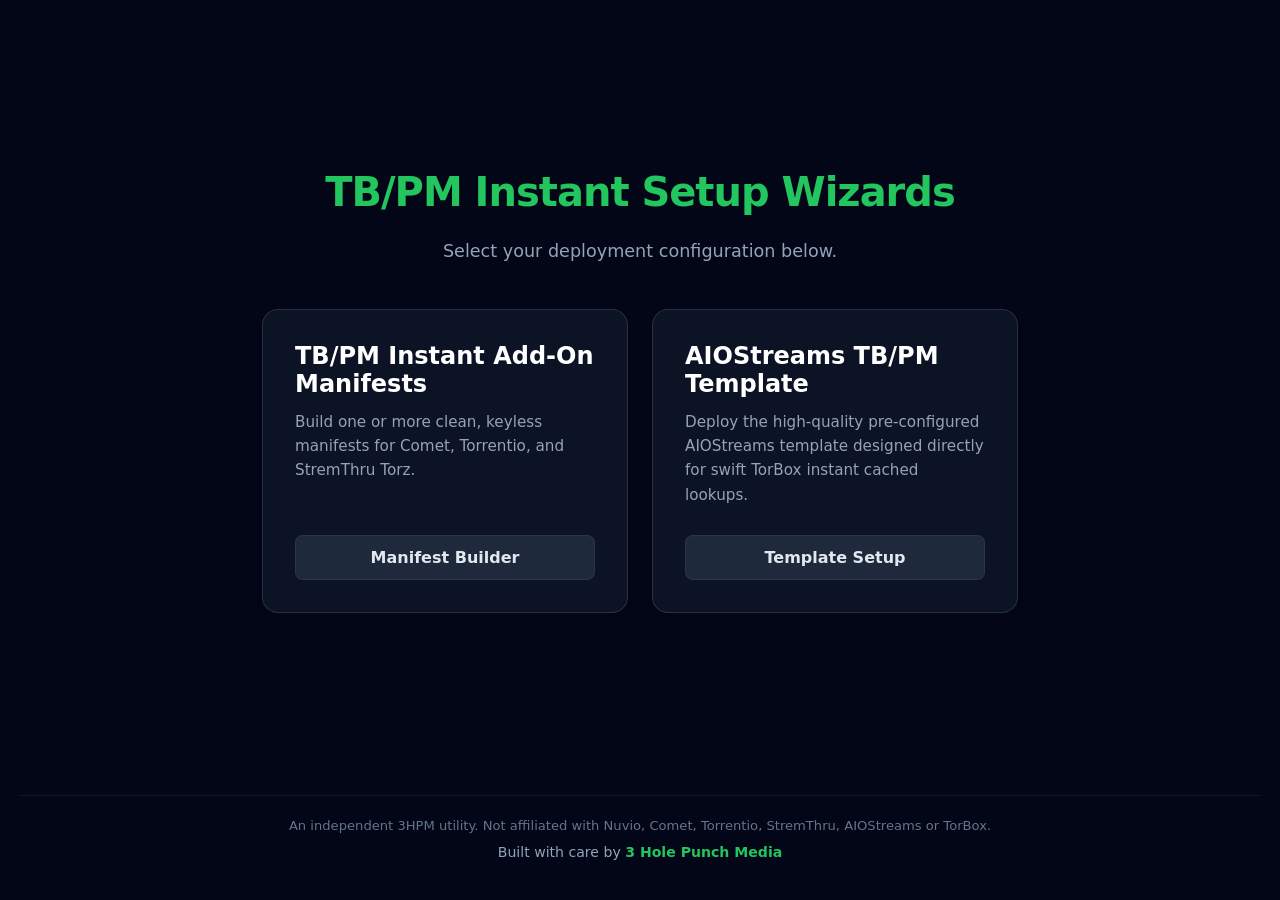
==== index.html @ f39b5d55 "Implement footer with styling and disclaimers Added new footer styling and content to the page." ====
<!DOCTYPE html>
<html lang="en">
<head>
    <meta charset="UTF-8">
    <meta name="viewport" content="width=device-width, initial-scale=1.0">
    <title>3HPM | Nuvio Wizard Hub</title>
    <style>
        body {
            background-color: #020617;
            color: #f5f5f7;
            font-family: Inter, system-ui, -apple-system, sans-serif;
            display: flex;
            flex-direction: column;
            align-items: center;
            justify-content: center;
            min-height: 100vh;
            margin: 0;
            padding: 20px;
            box-sizing: border-box;
        }
        .container {
            text-align: center;
            max-width: 800px;
            width: 100%;
            flex-grow: 1;
            display: flex;
            flex-direction: column;
            justify-content: center;
            align-items: center;
        }
        h1 {
            color: #22c55e;
            font-size: 2.5rem;
            margin-bottom: 8px;
            letter-spacing: -0.025em;
        }
        p.subtitle {
            color: #94a3b8;
            margin-bottom: 48px;
            font-size: 1.1rem;
        }
        .wizard-options {
            display: flex;
            gap: 24px;
            justify-content: center;
            flex-wrap: wrap;
            width: 100%;
        }
        .card {
            background: rgba(15, 23, 42, 0.8);
            border: 1px solid rgba(148, 163, 184, 0.2);
            border-radius: 16px;
            padding: 32px;
            width: 300px;
            transition: all 0.2s ease-in-out;
            text-decoration: none;
            color: inherit;
            display: flex;
            flex-direction: column;
            justify-content: space-between;
            text-align: left;
            box-shadow: 0 4px 6px -1px rgba(0, 0, 0, 0.1);
        }
        .card:hover {
            transform: translateY(-4px);
            border-color: #22c55e;
            box-shadow: 0 10px 15px -3px rgba(34, 197, 94, 0.2);
        }
        .card h2 {
            margin: 0 0 12px 0;
            color: #ffffff;
            font-size: 1.5rem;
        }
        .card p {
            color: #94a3b8;
            font-size: 0.95rem;
            line-height: 1.6;
            margin: 0;
            flex-grow: 1;
        }
        .btn {
            background: #1e293b;
            color: #e2e8f0;
            border: 1px solid rgba(148, 163, 184, 0.1);
            padding: 12px 20px;
            border-radius: 8px;
            font-weight: 600;
            margin-top: 28px;
            text-align: center;
            transition: all 0.2s;
        }
        .card:hover .btn {
            background: #22c55e;
            color: #020617;
            border-color: #22c55e;
        }
        
        /* New Footer Styling */
        .pageFooter {
            margin-top: 60px;
            padding: 20px 0;
            width: 100%;
            text-align: center;
            border-top: 1px solid rgba(148, 163, 184, 0.1);
            font-family: Inter, system-ui, sans-serif;
        }
        .pageFooter .disclaimer {
            color: #64748b;
            font-size: 0.82rem;
            margin: 0 0 8px 0;
            line-height: 1.5;
        }
        .pageFooter .signoff {
            color: #94a3b8;
            font-size: 0.88rem;
            margin: 0;
        }
        .pageFooter .brand-mark {
            color: #22c55e;
            font-weight: 600;
        }
    </style>
</head>
<body>

    <div class="container">
        <h1>TB/PM Instant Setup Wizards</h1>
        <p class="subtitle">Select your deployment configuration below.</p>
        
        <div class="wizard-options">
            <a href="standard.html" class="card">
                <div>
                    <h2>TB/PM Instant Add-On Manifests</h2>
                    <p>Build one or more clean, keyless manifests for Comet, Torrentio, and StremThru Torz.</p>
                </div>
                <div class="btn">Manifest Builder</div>
            </a>

            <a href="Aiotb/index.html" class="card">
                <div>
                    <h2>AIOStreams TB/PM Template</h2>
                    <p>Deploy the high-quality pre-configured AIOStreams template designed directly for swift TorBox instant cached lookups.</p>
                </div>
                <div class="btn">Template Setup</div>
            </a>
        </div>
    </div>

    <footer class="pageFooter">
        <p class="disclaimer">An independent 3HPM utility. Not affiliated with Nuvio, Comet, Torrentio, StremThru, AIOStreams or TorBox.</p>
        <p class="signoff">Built with care by <span class="brand-mark">3 Hole Punch Media</span></p>
    </footer>

</body>
</html>
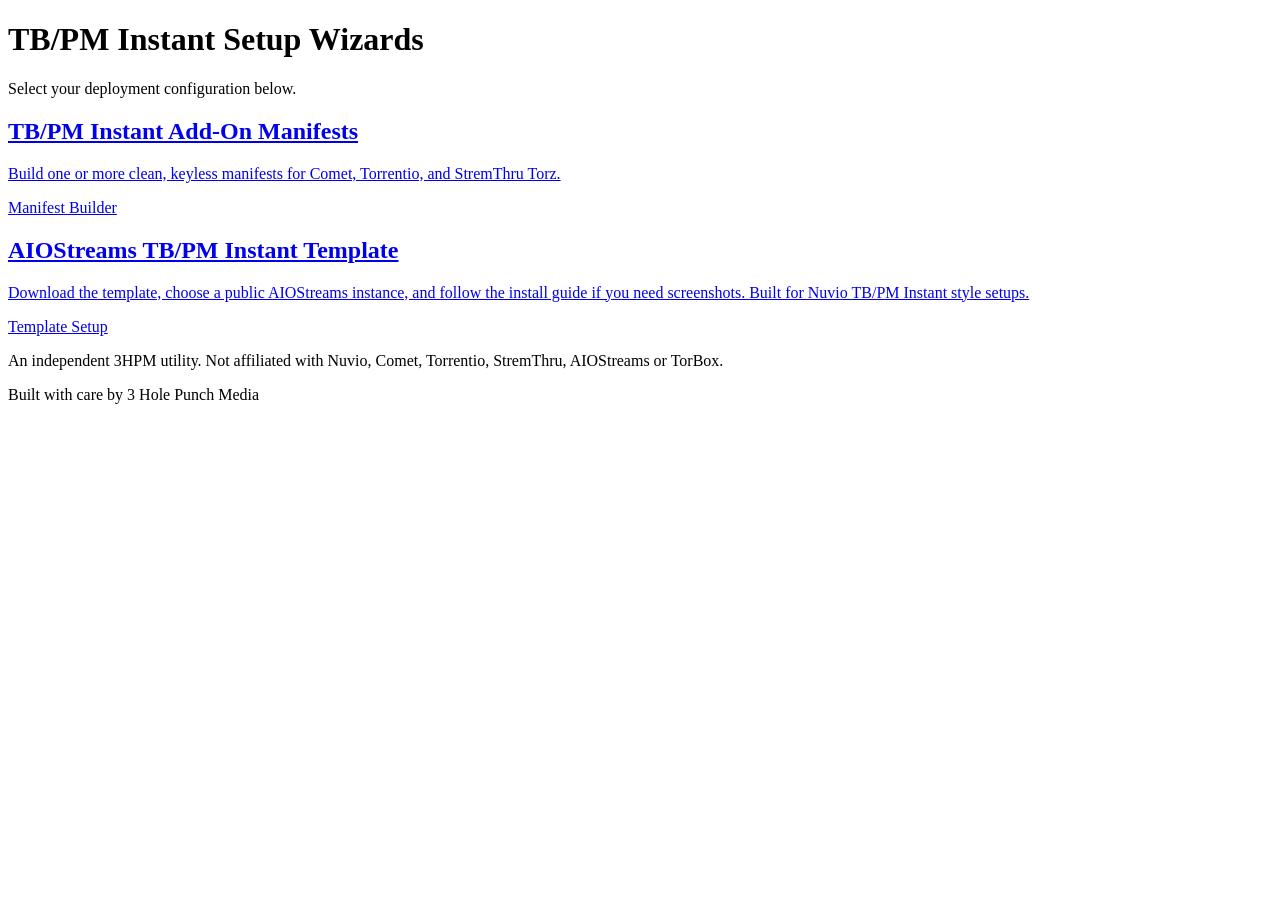
==== commit 4223320a: "Refactor index.html structure and update title Updated the title and restructured the HTML layout fo" ====
--- a/index.html
+++ b/index.html
@@ -3,152 +3,42 @@
 <head>
     <meta charset="UTF-8">
     <meta name="viewport" content="width=device-width, initial-scale=1.0">
-    <title>3HPM | Nuvio Wizard Hub</title>
-    <style>
-        body {
-            background-color: #020617;
-            color: #f5f5f7;
-            font-family: Inter, system-ui, -apple-system, sans-serif;
-            display: flex;
-            flex-direction: column;
-            align-items: center;
-            justify-content: center;
-            min-height: 100vh;
-            margin: 0;
-            padding: 20px;
-            box-sizing: border-box;
-        }
-        .container {
-            text-align: center;
-            max-width: 800px;
-            width: 100%;
-            flex-grow: 1;
-            display: flex;
-            flex-direction: column;
-            justify-content: center;
-            align-items: center;
-        }
-        h1 {
-            color: #22c55e;
-            font-size: 2.5rem;
-            margin-bottom: 8px;
-            letter-spacing: -0.025em;
-        }
-        p.subtitle {
-            color: #94a3b8;
-            margin-bottom: 48px;
-            font-size: 1.1rem;
-        }
-        .wizard-options {
-            display: flex;
-            gap: 24px;
-            justify-content: center;
-            flex-wrap: wrap;
-            width: 100%;
-        }
-        .card {
-            background: rgba(15, 23, 42, 0.8);
-            border: 1px solid rgba(148, 163, 184, 0.2);
-            border-radius: 16px;
-            padding: 32px;
-            width: 300px;
-            transition: all 0.2s ease-in-out;
-            text-decoration: none;
-            color: inherit;
-            display: flex;
-            flex-direction: column;
-            justify-content: space-between;
-            text-align: left;
-            box-shadow: 0 4px 6px -1px rgba(0, 0, 0, 0.1);
-        }
-        .card:hover {
-            transform: translateY(-4px);
-            border-color: #22c55e;
-            box-shadow: 0 10px 15px -3px rgba(34, 197, 94, 0.2);
-        }
-        .card h2 {
-            margin: 0 0 12px 0;
-            color: #ffffff;
-            font-size: 1.5rem;
-        }
-        .card p {
-            color: #94a3b8;
-            font-size: 0.95rem;
-            line-height: 1.6;
-            margin: 0;
-            flex-grow: 1;
-        }
-        .btn {
-            background: #1e293b;
-            color: #e2e8f0;
-            border: 1px solid rgba(148, 163, 184, 0.1);
-            padding: 12px 20px;
-            border-radius: 8px;
-            font-weight: 600;
-            margin-top: 28px;
-            text-align: center;
-            transition: all 0.2s;
-        }
-        .card:hover .btn {
-            background: #22c55e;
-            color: #020617;
-            border-color: #22c55e;
-        }
-        
-        /* New Footer Styling */
-        .pageFooter {
-            margin-top: 60px;
-            padding: 20px 0;
-            width: 100%;
-            text-align: center;
-            border-top: 1px solid rgba(148, 163, 184, 0.1);
-            font-family: Inter, system-ui, sans-serif;
-        }
-        .pageFooter .disclaimer {
-            color: #64748b;
-            font-size: 0.82rem;
-            margin: 0 0 8px 0;
-            line-height: 1.5;
-        }
-        .pageFooter .signoff {
-            color: #94a3b8;
-            font-size: 0.88rem;
-            margin: 0;
-        }
-        .pageFooter .brand-mark {
-            color: #22c55e;
-            font-weight: 600;
-        }
-    </style>
+    <title>TB/PM Instant Setup Wizards</title>
+    <!-- The Master Link -->
+    <link rel="stylesheet" href="global.css">
 </head>
 <body>
 
-    <div class="container">
-        <h1>TB/PM Instant Setup Wizards</h1>
-        <p class="subtitle">Select your deployment configuration below.</p>
+    <div class="site-wrapper">
+        <header>
+            <h1>TB/PM Instant Setup Wizards</h1>
+            <p>Select your deployment configuration below.</p>
+        </header>
         
-        <div class="wizard-options">
-            <a href="standard.html" class="card">
+        <main class="wizard-grid">
+            <!-- Card 1: Manifests -->
+            <a href="standard.html" class="wizard-card">
                 <div>
                     <h2>TB/PM Instant Add-On Manifests</h2>
                     <p>Build one or more clean, keyless manifests for Comet, Torrentio, and StremThru Torz.</p>
                 </div>
-                <div class="btn">Manifest Builder</div>
+                <div class="card-action-btn">Manifest Builder</div>
             </a>
 
-            <a href="Aiotb/index.html" class="card">
+            <!-- Card 2: AIOStreams Template -->
+            <a href="Aiotb/index.html" class="wizard-card">
                 <div>
-                    <h2>AIOStreams TB/PM Template</h2>
-                    <p>Deploy the high-quality pre-configured AIOStreams template designed directly for swift TorBox instant cached lookups.</p>
+                    <h2>AIOStreams TB/PM Instant Template</h2>
+                    <p>Download the template, choose a public AIOStreams instance, and follow the install guide if you need screenshots. Built for Nuvio TB/PM Instant style setups.</p>
                 </div>
-                <div class="btn">Template Setup</div>
+                <div class="card-action-btn">Template Setup</div>
             </a>
-        </div>
+        </main>
     </div>
 
-    <footer class="pageFooter">
-        <p class="disclaimer">An independent 3HPM utility. Not affiliated with Nuvio, Comet, Torrentio, StremThru, AIOStreams or TorBox.</p>
-        <p class="signoff">Built with care by <span class="brand-mark">3 Hole Punch Media</span></p>
+    <footer>
+        <p>An independent 3HPM utility. Not affiliated with Nuvio, Comet, Torrentio, StremThru, AIOStreams or TorBox.</p>
+        <p>Built with care by <span>3 Hole Punch Media</span></p>
     </footer>
 
 </body>
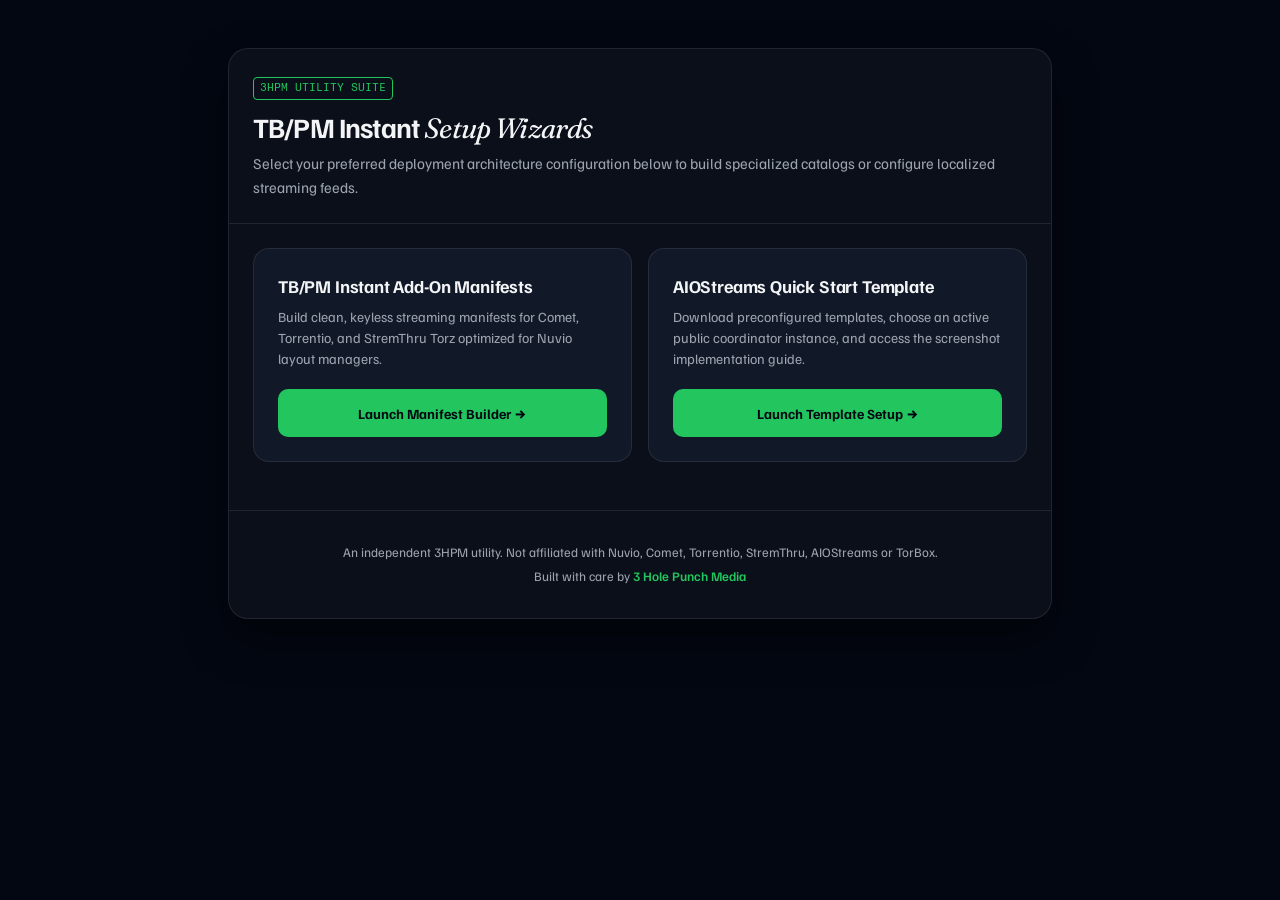
==== commit ec2e464d: "Update index.html" ====
--- a/index.html
+++ b/index.html
@@ -4,42 +4,42 @@
     <meta charset="UTF-8">
     <meta name="viewport" content="width=device-width, initial-scale=1.0">
     <title>TB/PM Instant Setup Wizards</title>
-    <!-- The Master Link -->
     <link rel="stylesheet" href="global.css">
 </head>
 <body>
 
-    <div class="site-wrapper">
-        <header>
-            <h1>TB/PM Instant Setup Wizards</h1>
-            <p>Select your deployment configuration below.</p>
-        </header>
-        
-        <main class="wizard-grid">
-            <!-- Card 1: Manifests -->
-            <a href="standard.html" class="wizard-card">
-                <div>
-                    <h2>TB/PM Instant Add-On Manifests</h2>
-                    <p>Build one or more clean, keyless manifests for Comet, Torrentio, and StremThru Torz.</p>
-                </div>
-                <div class="card-action-btn">Manifest Builder</div>
-            </a>
+    <div class="site-wrapper" style="margin-top: 24px; padding: 0 8px;">
+        <div class="card">
+            <header style="border-bottom: 1px solid var(--border);">
+                <span class="tag">3HPM UTILITY SUITE</span>
+                <h1>TB/PM Instant <em>Setup Wizards</em></h1>
+                <p class="lede">Select your preferred deployment architecture configuration below to build specialized catalogs or configure localized streaming feeds.</p>
+            </header>
+            
+            <main class="wizard-grid">
+                <a href="standard.html" class="wizard-card-link">
+                    <div>
+                        <h2>TB/PM Instant Add-On Manifests</h2>
+                        <p>Build clean, keyless streaming manifests for Comet, Torrentio, and StremThru Torz optimized for Nuvio layout managers.</p>
+                    </div>
+                    <div class="card-action-btn">Launch Manifest Builder →</div>
+                </a>
 
-            <!-- Card 2: AIOStreams Template -->
-            <a href="Aiotb/index.html" class="wizard-card">
-                <div>
-                    <h2>AIOStreams TB/PM Instant Template</h2>
-                    <p>Download the template, choose a public AIOStreams instance, and follow the install guide if you need screenshots. Built for Nuvio TB/PM Instant style setups.</p>
-                </div>
-                <div class="card-action-btn">Template Setup</div>
-            </a>
-        </main>
+                <a href="Aiotb/index.html" class="wizard-card-link">
+                    <div>
+                        <h2>AIOStreams Quick Start Template</h2>
+                        <p>Download preconfigured templates, choose an active public coordinator instance, and access the screenshot implementation guide.</p>
+                    </div>
+                    <div class="card-action-btn">Launch Template Setup →</div>
+                </a>
+            </main>
+
+            <footer>
+                <p>An independent 3HPM utility. Not affiliated with Nuvio, Comet, Torrentio, StremThru, AIOStreams or TorBox.</p>
+                <p style="margin-top: 4px;">Built with care by <span style="color: var(--green); font-weight: 600;">3 Hole Punch Media</span></p>
+            </footer>
+        </div>
     </div>
-
-    <footer>
-        <p>An independent 3HPM utility. Not affiliated with Nuvio, Comet, Torrentio, StremThru, AIOStreams or TorBox.</p>
-        <p>Built with care by <span>3 Hole Punch Media</span></p>
-    </footer>
 
 </body>
 </html>
--- a/global.css
+++ b/global.css
@@ -0,0 +1,296 @@
+/* ==========================================================================
+   3HPM Nuvio Suite - Definitive Unified Global Stylesheet
+   ========================================================================== */
+
+@import url('https://fonts.googleapis.com/css2?family=Familjen+Grotesk:wght@400;500;600;700&family=Fraunces:ital,opsz,wght@0,9..144,300;0,9..144,400;0,9..144,600;1,9..144,300;1,9..144,400;1,9..144,500&family=Fragment+Mono&display=swap');
+
+:root {
+    --bg: #030712;
+    --panel: #0b0f19;
+    --panel-card: #111827;
+    --panel-input: #070a13;
+    --panel-2: rgba(30, 41, 59, 0.4);
+    --text: #f3f4f6;
+    --muted: #9ca3af;
+    --green: #22c55e;
+    --green-dim: rgba(34, 197, 94, 0.12);
+    --border: rgba(156, 163, 175, 0.15);
+    --font-sans: 'Familjen Grotesk', system-ui, -apple-system, sans-serif;
+    --font-mono: 'Fragment Mono', monospace;
+}
+
+* {
+    box-sizing: border-box;
+    margin: 0;
+    padding: 0;
+}
+
+body {
+    background-color: var(--bg);
+    color: var(--text);
+    font-family: var(--font-sans);
+    line-height: 1.5;
+    padding: 24px 12px;
+    min-height: 100vh;
+    display: flex;
+    flex-direction: column;
+    align-items: center;
+}
+
+/* Master Page Shell Layout */
+.shell, .wrap, .site-wrapper {
+    width: 100%;
+    max-width: 840px;
+    margin: 0 auto;
+}
+
+.card {
+    background-color: var(--panel);
+    border: 1px solid var(--border);
+    border-radius: 20px;
+    overflow: hidden;
+    box-shadow: 0 20px 40px rgba(0, 0, 0, 0.5);
+}
+
+/* Streaming Notice Banner */
+.releaseBanner {
+    background: #111;
+    color: #fff;
+    border-bottom: 2px solid var(--green);
+    font-family: var(--font-mono);
+    font-size: 11px;
+    text-transform: uppercase;
+    letter-spacing: 0.05em;
+    padding: 10px;
+    text-align: center;
+    margin-bottom: 16px;
+    border-radius: 8px;
+}
+.releaseBanner strong { color: var(--green); }
+
+/* Typography */
+header {
+    padding: 24px;
+    border-bottom: 1px solid var(--border);
+}
+h1 {
+    font-size: 28px;
+    font-weight: 700;
+    letter-spacing: -0.03em;
+    line-height: 1.1;
+    margin-bottom: 8px;
+}
+h1 em {
+    font-family: 'Fraunces', serif;
+    font-style: italic;
+    font-weight: 400;
+}
+.lede, .lead {
+    color: var(--muted);
+    font-size: 15px;
+    line-height: 1.6;
+}
+
+/* Main Grid Formats */
+main, .wizard-grid {
+    display: grid;
+    grid-template-columns: repeat(auto-fit, minmax(280px, 1fr));
+    gap: 16px;
+    padding: 24px;
+}
+
+/* Hub Dashboard Cards */
+a.wizard-card-link {
+    text-decoration: none;
+    color: inherit;
+    border: 1px solid var(--border);
+    background-color: var(--panel-card);
+    border-radius: 16px;
+    padding: 24px;
+    display: flex;
+    flex-direction: column;
+    justify-content: space-between;
+    gap: 20px;
+    transition: all 0.2s ease;
+}
+a.wizard-card-link:hover {
+    border-color: var(--green);
+    transform: translateY(-2px);
+    box-shadow: 0 12px 24px rgba(34, 197, 94, 0.15);
+}
+a.wizard-card-link h2 {
+    font-size: 18px;
+    color: var(--text);
+    margin-bottom: 6px;
+}
+a.wizard-card-link p {
+    font-size: 14px;
+    color: var(--muted);
+    line-height: 1.5;
+}
+
+/* Static Panels */
+.panel {
+    border: 1px solid var(--border);
+    background: var(--panel-2);
+    border-radius: 16px;
+    padding: 20px;
+    display: flex;
+    flex-direction: column;
+    justify-content: space-between;
+}
+
+/* Wizard Visibility Rules */
+.stepCard { display: none !important; }
+.stepCard.active { display: block !important; padding: 24px; }
+
+/* Wizard Header Formats */
+.stepHeader { margin-bottom: 20px; }
+.stepNumber { font-family: var(--font-mono); color: var(--green); font-size: 14px; font-weight: bold; text-transform: uppercase; }
+h2 { font-size: 19px; margin-bottom: 10px; color: var(--text); letter-spacing: -0.01em; }
+
+/* Wizard Linear Progress Bar */
+.progress { padding: 0 24px; margin-top: 16px; }
+.progress ol { display: flex; list-style: none; background: var(--panel-input); padding: 4px; border-radius: 10px; border: 1px solid var(--border); }
+.progress li { flex: 1; text-align: center; font-size: 12px; font-weight: 600; padding: 8px 4px; color: var(--muted); border-radius: 6px; opacity: 0.4; }
+.progress li.is-active { opacity: 1; background: var(--green-dim); color: var(--green); }
+.progress li.is-done { opacity: 0.8; color: var(--green); }
+
+/* Form Control Elements styling */
+.fieldGroup { display: flex; flex-direction: column; gap: 16px; margin-bottom: 24px; }
+.field { display: flex; flex-direction: column; gap: 6px; }
+.field.isHiddenForSelection { display: none !important; }
+label { font-size: 14px; font-weight: 600; }
+select, input[type="text"], input[type="number"], textarea {
+    width: 100%;
+    background-color: var(--panel-input) !important;
+    color: var(--text) !important;
+    border: 1px solid var(--border);
+    padding: 12px;
+    border-radius: 10px;
+    font-family: inherit;
+    font-size: 15px;
+    outline: none;
+    -webkit-appearance: none;
+}
+select {
+    background-image: url("data:image/svg+xml;utf8,<svg xmlns='http://www.w3.org/2000/svg' width='24' height='24' viewBox='0 0 24 24' fill='none' stroke='%239ca3af' stroke-width='2' stroke-linecap='round' stroke-linejoin='round'><polyline points='6 9 12 15 18 9'></polyline></svg>");
+    background-repeat: no-repeat;
+    background-position: right 12px center;
+    background-size: 14px;
+}
+select:focus, input:focus, textarea:focus { border-color: var(--green); }
+small { font-size: 12px; color: var(--muted); margin-top: 2px; display: block; }
+
+/* Fieldsets & Selections */
+fieldset { border: 1px solid var(--border); border-radius: 12px; padding: 16px; margin-bottom: 24px; }
+fieldset.isHiddenForSelection { display: none !important; }
+legend { font-size: 11px; font-weight: 700; color: var(--green); padding: 0 8px; text-transform: uppercase; letter-spacing: 0.05em; }
+.helperText { font-size: 13px; color: var(--muted); margin-bottom: 12px; }
+
+.setupChecklist, .optionsGrid, .resolutionGrid { display: flex; flex-direction: column; gap: 8px; }
+.setupChecklist label, .optionsGrid label, .resolutionGrid label {
+    display: flex;
+    align-items: center;
+    gap: 12px;
+    background: rgba(255, 255, 255, 0.01);
+    border: 1px solid var(--border);
+    padding: 12px;
+    border-radius: 10px;
+    cursor: pointer;
+    font-weight: 500;
+}
+.optionsGrid label.isHiddenForSelection { display: none !important; }
+input[type="checkbox"] { width: 18px; height: 18px; accent-color: var(--green); flex-shrink: 0; }
+
+@media (min-width: 580px) {
+    .resolutionGrid { display: grid; grid-template-columns: repeat(3, 1fr); gap: 8px; }
+    .optionsGrid { display: grid; grid-template-columns: repeat(2, 1fr); gap: 8px; }
+}
+
+.settingsGrid { display: grid; grid-template-columns: 1fr 1fr; gap: 12px; margin-bottom: 24px; }
+.settingsGrid.isHiddenForSelection { display: none !important; }
+.stepActions { display: flex; gap: 12px; margin-top: 16px; }
+
+/* Interactive Runtime Components (Injected by JS) */
+.addonPicker { display: grid; grid-template-columns: 1fr; gap: 8px; margin-top: 8px; }
+@media (min-width: 580px) { .addonPicker { grid-template-columns: repeat(3, 1fr); } }
+.addonChoice {
+    display: flex;
+    align-items: flex-start;
+    gap: 12px;
+    background: rgba(255, 255, 255, 0.01);
+    border: 1px solid var(--border);
+    padding: 14px;
+    border-radius: 12px;
+    cursor: pointer;
+    transition: all 0.15s ease;
+}
+.addonChoice:hover { border-color: rgba(34, 197, 94, 0.3); background: rgba(34, 197, 94, 0.02); }
+.addonChoice:has(input:checked) { border-color: var(--green); background: var(--green-dim); }
+.addonChoice input { margin-top: 3px; }
+.addonChoice strong { display: block; font-size: 14px; color: var(--text); }
+.addonChoice small { display: block; font-size: 12px; color: var(--muted); margin-top: 2px; font-weight: normal; }
+.addonPickerActions { display: flex; gap: 8px; margin-top: 12px; }
+.addonSettingsNote { margin: 14px 0 0; padding: 10px 12px; border-left: 3px solid var(--green); background: var(--green-dim); font-size: 13px; border-radius: 0 8px 8px 0; }
+
+/* Output Lists & Cards */
+.manifestList { display: grid; gap: 16px; margin-top: 12px; }
+.manifestCard { border: 1px solid var(--border); padding: 16px; background: rgba(255, 255, 255, 0.01); border-radius: 12px; }
+.manifestCardHeader { display: flex; justify-content: space-between; gap: 12px; align-items: flex-start; margin-bottom: 12px; }
+.manifestCardHeader h3 { margin: 0; font-size: 16px; color: var(--text); }
+.manifestCardHeader p { margin: 2px 0 0; color: var(--muted); font-size: 13px; }
+.manifestCard textarea { font-family: var(--font-mono); font-size: 12px; height: 75px; resize: none; background: var(--panel-input); margin-bottom: 10px; }
+.manifestNameRow { display: grid; grid-template-columns: 1fr auto; gap: 8px; margin-bottom: 12px; }
+.manifestNameRow input { width: 100%; background: var(--panel-input); border: 1px solid var(--border); color: var(--muted); padding: 8px 12px; border-radius: 8px; font-size: 13px; outline: none; }
+.manifestCardActions { display: grid; grid-template-columns: 1fr 1fr; gap: 8px; }
+.copyAllRow { margin-top: 16px; }
+.emptyManifests { padding: 16px; border: 1px dashed var(--border); color: var(--muted); text-align: center; border-radius: 10px; font-size: 14px; }
+
+/* Buttons Setup */
+.btn, .download, .card-action-btn {
+    min-height: 48px;
+    border-radius: 10px;
+    font-size: 14px;
+    font-weight: 700;
+    border: none;
+    cursor: pointer;
+    display: inline-flex;
+    align-items: center;
+    justify-content: center;
+    text-decoration: none;
+    transition: all 0.1s ease;
+    width: 100%;
+}
+.btn.primary, a.download, .card-action-btn { background-color: var(--green); color: #030712; }
+.btn.ghost { background-color: transparent; border: 1px solid var(--border); color: var(--text); width: auto; padding: 0 20px; }
+.btn:hover, a.download:hover, .card-action-btn:hover { filter: brightness(1.1); transform: translateY(-1px); }
+.smallBtn { background: transparent; border: 1px solid var(--border); color: var(--muted); padding: 6px 10px; border-radius: 6px; font-size: 11px; cursor: pointer; font-weight: 600; }
+.smallBtn:hover { border-color: var(--muted); color: var(--text); }
+
+/* Global Utilities */
+.step-label, .tag, .ribbon { display: inline-block; font-family: var(--font-mono); font-size: 11px; color: var(--green); border: 1px solid var(--green); padding: 2px 6px; border-radius: 4px; margin-bottom: 12px; text-transform: uppercase; width: max-content; }
+.ribbon { margin-bottom: 0; }
+code { display: block; padding: 10px; border-radius: 8px; border: 1px solid var(--border); background: var(--panel-input); color: var(--green); font-family: var(--font-mono); font-size: 12px; overflow-wrap: anywhere; margin-top: 12px; }
+.instance-list { display: flex; flex-direction: column; gap: 12px; margin: 12px 0; }
+.instance-card p { font-size: 12px; color: var(--muted); text-align: center; margin-top: 4px; }
+.warning-note { background: rgba(239, 68, 68, 0.08); border: 1px solid rgba(239, 68, 68, 0.2); color: #fca5a5; padding: 12px; border-radius: 8px; font-size: 13px; margin-top: 12px; }
+aside.notice { background: var(--green-dim); border-left: 3px solid var(--green); padding: 12px; border-radius: 0 8px 8px 0; margin-top: 12px; }
+aside.notice p { font-size: 13px; color: var(--text); margin: 0; }
+.stamp { font-family: var(--font-mono); font-size: 10px; text-transform: uppercase; color: var(--green); display: block; margin-bottom: 4px; }
+
+/* Outputs & Formatting Components */
+.manifestBox { background: var(--panel-input); border-radius: 12px; padding: 16px; border: 1px solid var(--border); margin-bottom: 16px; }
+.manifestHeader { font-size: 12px; font-family: var(--font-mono); color: var(--muted); margin-bottom: 12px; display: flex; justify-content: space-between; align-items: center; }
+.installGrid { text-align: center; padding: 16px 0; }
+.qrFrame { background: white; padding: 8px; border-radius: 8px; display: inline-block; width: 140px; height: 140px; }
+.qrFrame img { width: 100%; height: auto; display: block; }
+.finalSteps h3 { font-size: 15px; margin-bottom: 10px; color: var(--text); }
+.finalSteps ol { padding-left: 16px; font-size: 14px; color: var(--muted); display: flex; flex-direction: column; gap: 6px; }
+.finalSteps li { margin-bottom: 4px; }
+footer { text-align: center; padding: 32px 16px; font-size: 13px; color: var(--muted); width: 100%; border-top: 1px solid var(--border); margin-top: 24px; }
+
+@media (max-width: 680px) {
+    main, .wizard-grid { grid-template-columns: 1fr; padding: 16px; }
+    .manifestCardActions { grid-template-columns: 1fr; }
+}
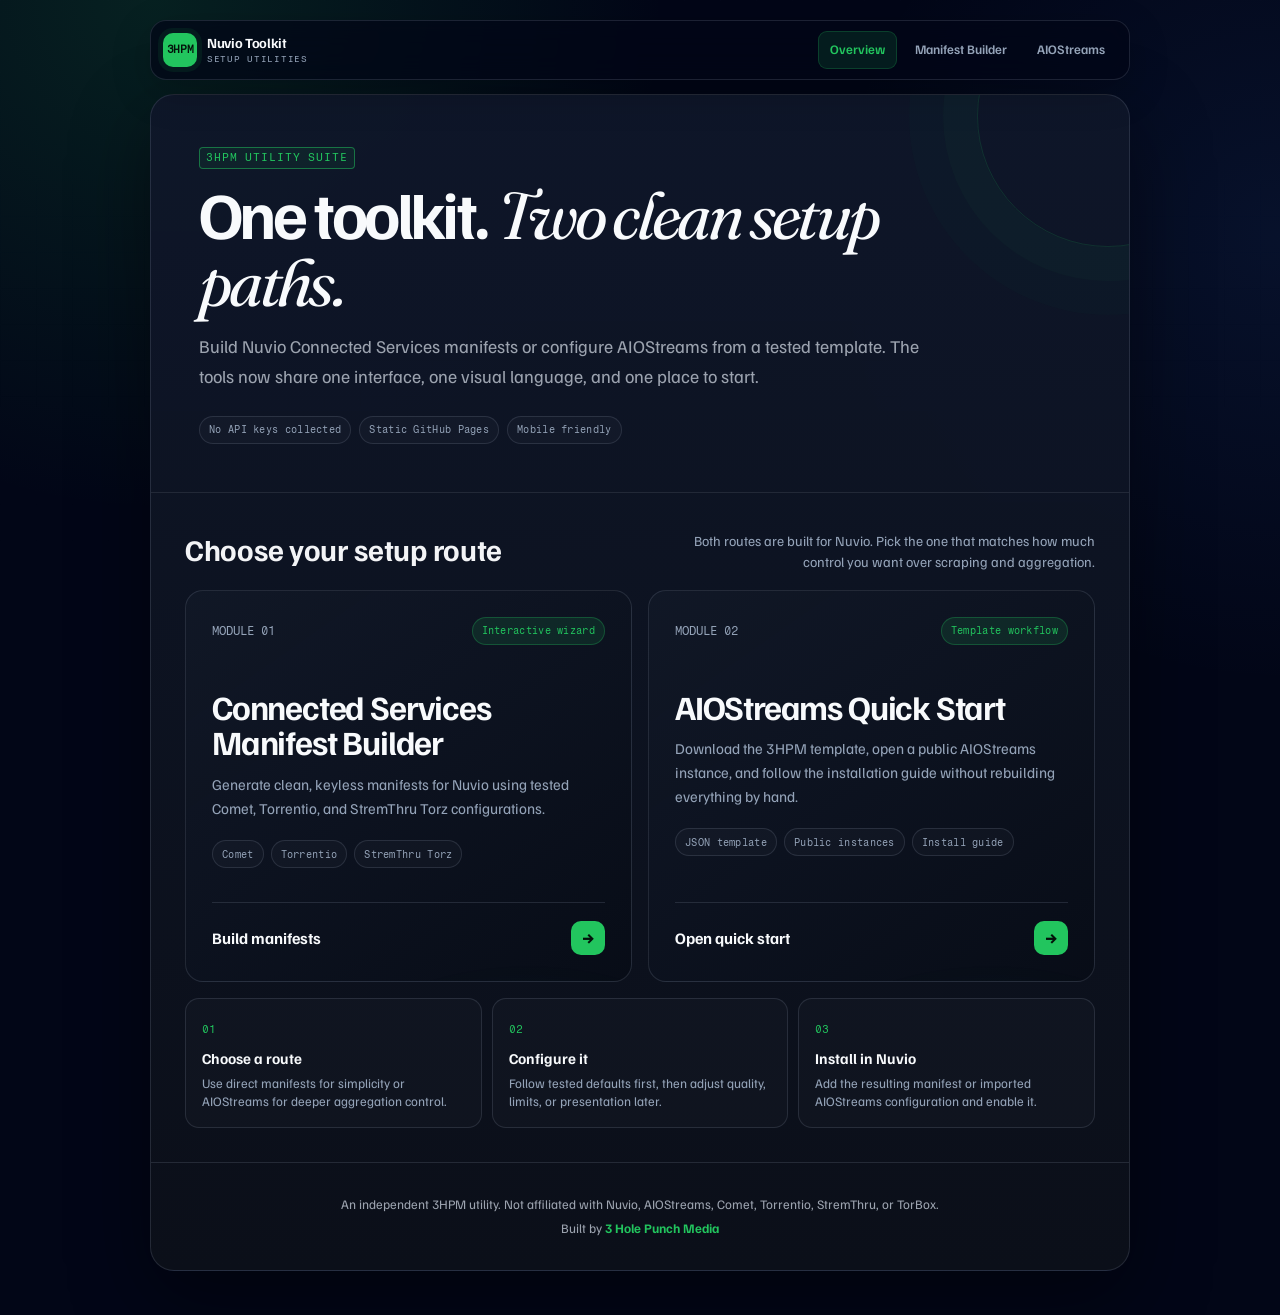
==== commit ab5c97de: "Unify the Nuvio toolkit interface Apply the cohesive 3HPM toolkit UI across the launcher, manifest b" ====
--- a/index.html
+++ b/index.html
@@ -3,43 +3,122 @@
 <head>
     <meta charset="UTF-8">
     <meta name="viewport" content="width=device-width, initial-scale=1.0">
-    <title>TB/PM Instant Setup Wizards</title>
+    <meta name="description" content="3HPM setup tools for Nuvio Connected Services and AIOStreams.">
+    <title>3HPM Nuvio Setup Toolkit</title>
     <link rel="stylesheet" href="global.css">
+    <link rel="stylesheet" href="suite.css">
 </head>
 <body>
+    <div class="suite-shell">
+        <nav class="suite-nav" aria-label="Toolkit navigation">
+            <a class="suite-brand" href="index.html" aria-label="3HPM Nuvio Toolkit home">
+                <span class="suite-mark">3HPM</span>
+                <span class="suite-brand-copy">
+                    <strong>Nuvio Toolkit</strong>
+                    <span>Setup utilities</span>
+                </span>
+            </a>
+            <div class="suite-links">
+                <a class="is-active" href="index.html" aria-current="page">Overview</a>
+                <a href="standard.html">Manifest Builder</a>
+                <a href="Aiotb/index.html">AIOStreams</a>
+            </div>
+        </nav>
 
-    <div class="site-wrapper" style="margin-top: 24px; padding: 0 8px;">
-        <div class="card">
-            <header style="border-bottom: 1px solid var(--border);">
-                <span class="tag">3HPM UTILITY SUITE</span>
-                <h1>TB/PM Instant <em>Setup Wizards</em></h1>
-                <p class="lede">Select your preferred deployment architecture configuration below to build specialized catalogs or configure localized streaming feeds.</p>
+        <section class="card">
+            <header class="landing-hero">
+                <span class="tag">3HPM Utility Suite</span>
+                <h1>One toolkit. <em>Two clean setup paths.</em></h1>
+                <p class="lede">Build Nuvio Connected Services manifests or configure AIOStreams from a tested template. The tools now share one interface, one visual language, and one place to start.</p>
+                <div class="suite-proof" aria-label="Toolkit features">
+                    <span>No API keys collected</span>
+                    <span>Static GitHub Pages</span>
+                    <span>Mobile friendly</span>
+                </div>
             </header>
-            
-            <main class="wizard-grid">
-                <a href="standard.html" class="wizard-card-link">
-                    <div>
-                        <h2>TB/PM Instant Add-On Manifests</h2>
-                        <p>Build clean, keyless streaming manifests for Comet, Torrentio, and StremThru Torz optimized for Nuvio layout managers.</p>
+
+            <main class="landing-main">
+                <div class="section-heading">
+                    <h2>Choose your setup route</h2>
+                    <p>Both routes are built for Nuvio. Pick the one that matches how much control you want over scraping and aggregation.</p>
+                </div>
+
+                <div class="module-grid">
+                    <a href="standard.html" class="module-card">
+                        <div class="module-card-content">
+                            <div class="module-card-top">
+                                <span class="module-number">MODULE 01</span>
+                                <span class="status-chip">Interactive wizard</span>
+                            </div>
+                            <h3>Connected Services Manifest Builder</h3>
+                            <p>Generate clean, keyless manifests for Nuvio using tested Comet, Torrentio, and StremThru Torz configurations.</p>
+                            <div class="module-tags" aria-label="Supported addons">
+                                <span>Comet</span>
+                                <span>Torrentio</span>
+                                <span>StremThru Torz</span>
+                            </div>
+                        </div>
+                        <div class="module-card-action">
+                            <span>Build manifests</span>
+                            <span class="module-arrow" aria-hidden="true">→</span>
+                        </div>
+                    </a>
+
+                    <a href="Aiotb/index.html" class="module-card">
+                        <div class="module-card-content">
+                            <div class="module-card-top">
+                                <span class="module-number">MODULE 02</span>
+                                <span class="status-chip">Template workflow</span>
+                            </div>
+                            <h3>AIOStreams Quick Start</h3>
+                            <p>Download the 3HPM template, open a public AIOStreams instance, and follow the installation guide without rebuilding everything by hand.</p>
+                            <div class="module-tags" aria-label="AIOStreams workflow features">
+                                <span>JSON template</span>
+                                <span>Public instances</span>
+                                <span>Install guide</span>
+                            </div>
+                        </div>
+                        <div class="module-card-action">
+                            <span>Open quick start</span>
+                            <span class="module-arrow" aria-hidden="true">→</span>
+                        </div>
+                    </a>
+                </div>
+
+                <div class="workflow-strip" aria-label="Toolkit workflow">
+                    <div class="workflow-item">
+                        <span>01</span>
+                        <strong>Choose a route</strong>
+                        <p>Use direct manifests for simplicity or AIOStreams for deeper aggregation control.</p>
                     </div>
-                    <div class="card-action-btn">Launch Manifest Builder →</div>
-                </a>
-
-                <a href="Aiotb/index.html" class="wizard-card-link">
-                    <div>
-                        <h2>AIOStreams Quick Start Template</h2>
-                        <p>Download preconfigured templates, choose an active public coordinator instance, and access the screenshot implementation guide.</p>
+                    <div class="workflow-item">
+                        <span>02</span>
+                        <strong>Configure it</strong>
+                        <p>Follow tested defaults first, then adjust quality, limits, or presentation later.</p>
                     </div>
-                    <div class="card-action-btn">Launch Template Setup →</div>
-                </a>
+                    <div class="workflow-item">
+                        <span>03</span>
+                        <strong>Install in Nuvio</strong>
+                        <p>Add the resulting manifest or imported AIOStreams configuration and enable it.</p>
+                    </div>
+                </div>
             </main>
 
             <footer>
-                <p>An independent 3HPM utility. Not affiliated with Nuvio, Comet, Torrentio, StremThru, AIOStreams or TorBox.</p>
-                <p style="margin-top: 4px;">Built with care by <span style="color: var(--green); font-weight: 600;">3 Hole Punch Media</span></p>
+                <p>An independent 3HPM utility. Not affiliated with Nuvio, AIOStreams, Comet, Torrentio, StremThru, or TorBox.</p>
+                <p style="margin-top: 4px;">Built by <span>3 Hole Punch Media</span></p>
             </footer>
-        </div>
+        </section>
     </div>
 
+    <script src="https://storage.ko-fi.com/cdn/scripts/overlay-widget.js"></script>
+    <script>
+        kofiWidgetOverlay.draw('threehpm', {
+            'type': 'floating-chat',
+            'floating-chat.donateButton.text': 'Tip Me',
+            'floating-chat.donateButton.background-color': '#ffffff',
+            'floating-chat.donateButton.text-color': '#323842'
+        });
+    </script>
 </body>
 </html>
--- a/suite.css
+++ b/suite.css
@@ -0,0 +1,789 @@
+/* 3HPM Nuvio Toolkit: shared presentation layer */
+
+:root {
+    --suite-bg: #020617;
+    --suite-surface: rgba(11, 15, 25, 0.88);
+    --suite-surface-strong: #0b0f19;
+    --suite-card: #111827;
+    --suite-card-hover: #152033;
+    --suite-input: #070b14;
+    --suite-text: #f8fafc;
+    --suite-muted: #94a3b8;
+    --suite-accent: #22c55e;
+    --suite-accent-strong: #16a34a;
+    --suite-accent-soft: rgba(34, 197, 94, 0.12);
+    --suite-border: rgba(148, 163, 184, 0.18);
+    --suite-border-strong: rgba(34, 197, 94, 0.42);
+    --suite-danger: #fca5a5;
+    --suite-shadow: 0 28px 80px rgba(0, 0, 0, 0.42);
+}
+
+html {
+    scroll-behavior: smooth;
+}
+
+body {
+    position: relative;
+    isolation: isolate;
+    overflow-x: hidden;
+    background:
+        radial-gradient(circle at 12% 0%, rgba(34, 197, 94, 0.14), transparent 32rem),
+        radial-gradient(circle at 100% 18%, rgba(59, 130, 246, 0.09), transparent 28rem),
+        var(--suite-bg);
+    color: var(--suite-text);
+    padding: 20px 12px 44px;
+}
+
+body::before {
+    content: "";
+    position: fixed;
+    inset: 0;
+    z-index: -1;
+    pointer-events: none;
+    opacity: 0.22;
+    background-image:
+        linear-gradient(rgba(148, 163, 184, 0.04) 1px, transparent 1px),
+        linear-gradient(90deg, rgba(148, 163, 184, 0.04) 1px, transparent 1px);
+    background-size: 36px 36px;
+    mask-image: linear-gradient(to bottom, black, transparent 82%);
+}
+
+a {
+    color: inherit;
+}
+
+button,
+a {
+    -webkit-tap-highlight-color: transparent;
+}
+
+button:focus-visible,
+a:focus-visible,
+input:focus-visible,
+select:focus-visible,
+textarea:focus-visible,
+summary:focus-visible {
+    outline: 3px solid rgba(34, 197, 94, 0.38);
+    outline-offset: 3px;
+}
+
+.suite-shell,
+.shell,
+.wrap,
+.site-wrapper {
+    width: min(100%, 980px);
+    max-width: 980px;
+    margin-inline: auto;
+}
+
+.suite-nav {
+    display: flex;
+    align-items: center;
+    justify-content: space-between;
+    gap: 18px;
+    margin-bottom: 14px;
+    padding: 10px 12px;
+    border: 1px solid var(--suite-border);
+    border-radius: 16px;
+    background: rgba(2, 6, 23, 0.72);
+    box-shadow: 0 12px 40px rgba(0, 0, 0, 0.2);
+    backdrop-filter: blur(14px);
+}
+
+.suite-brand {
+    display: inline-flex;
+    align-items: center;
+    gap: 10px;
+    min-width: max-content;
+    text-decoration: none;
+    font-weight: 700;
+    letter-spacing: -0.02em;
+}
+
+.suite-mark {
+    display: grid;
+    place-items: center;
+    width: 34px;
+    height: 34px;
+    border-radius: 10px;
+    color: #03110a;
+    background: var(--suite-accent);
+    font-family: var(--font-mono);
+    font-size: 11px;
+    font-weight: 800;
+    box-shadow: 0 0 0 5px rgba(34, 197, 94, 0.08);
+}
+
+.suite-brand-copy {
+    display: flex;
+    flex-direction: column;
+    line-height: 1.05;
+}
+
+.suite-brand-copy strong {
+    font-size: 14px;
+}
+
+.suite-brand-copy span {
+    margin-top: 4px;
+    color: var(--suite-muted);
+    font-family: var(--font-mono);
+    font-size: 9px;
+    font-weight: 400;
+    letter-spacing: 0.08em;
+    text-transform: uppercase;
+}
+
+.suite-links {
+    display: flex;
+    flex-wrap: wrap;
+    justify-content: flex-end;
+    gap: 6px;
+}
+
+.suite-links a {
+    padding: 8px 11px;
+    border: 1px solid transparent;
+    border-radius: 9px;
+    color: var(--suite-muted);
+    font-size: 13px;
+    font-weight: 600;
+    text-decoration: none;
+    transition: 160ms ease;
+}
+
+.suite-links a:hover {
+    color: var(--suite-text);
+    background: rgba(255, 255, 255, 0.035);
+}
+
+.suite-links a.is-active {
+    color: var(--suite-accent);
+    border-color: rgba(34, 197, 94, 0.22);
+    background: var(--suite-accent-soft);
+}
+
+.card {
+    border-color: var(--suite-border);
+    border-radius: 24px;
+    background: linear-gradient(180deg, rgba(15, 23, 42, 0.95), var(--suite-surface-strong));
+    box-shadow: var(--suite-shadow);
+}
+
+.tool-hero,
+.landing-hero {
+    position: relative;
+    overflow: hidden;
+    padding: clamp(26px, 5vw, 48px);
+}
+
+.tool-hero::after,
+.landing-hero::after {
+    content: "";
+    position: absolute;
+    top: -110px;
+    right: -110px;
+    width: 260px;
+    height: 260px;
+    border: 1px solid rgba(34, 197, 94, 0.16);
+    border-radius: 50%;
+    box-shadow:
+        0 0 0 34px rgba(34, 197, 94, 0.03),
+        0 0 0 68px rgba(34, 197, 94, 0.02);
+    pointer-events: none;
+}
+
+.landing-hero h1,
+.tool-hero h1 {
+    max-width: 760px;
+    font-size: clamp(34px, 7vw, 66px);
+    line-height: 0.98;
+    letter-spacing: -0.055em;
+}
+
+.tool-hero h1 {
+    font-size: clamp(32px, 6vw, 56px);
+}
+
+.landing-hero .lede,
+.tool-hero .lede,
+.landing-hero .lead,
+.tool-hero .lead {
+    max-width: 720px;
+    margin-top: 18px;
+    font-size: clamp(15px, 2vw, 18px);
+    line-height: 1.65;
+}
+
+.eyebrow,
+.tag,
+.step-label,
+.ribbon {
+    border-color: rgba(34, 197, 94, 0.5);
+    background: rgba(34, 197, 94, 0.07);
+    letter-spacing: 0.08em;
+}
+
+.suite-proof {
+    display: flex;
+    flex-wrap: wrap;
+    gap: 8px;
+    margin-top: 24px;
+}
+
+.suite-proof span,
+.module-tags span,
+.status-chip {
+    display: inline-flex;
+    align-items: center;
+    min-height: 28px;
+    padding: 5px 9px;
+    border: 1px solid var(--suite-border);
+    border-radius: 999px;
+    color: var(--suite-muted);
+    background: rgba(255, 255, 255, 0.025);
+    font-family: var(--font-mono);
+    font-size: 10px;
+    letter-spacing: 0.03em;
+}
+
+.status-chip {
+    color: var(--suite-accent);
+    border-color: rgba(34, 197, 94, 0.28);
+    background: var(--suite-accent-soft);
+}
+
+.landing-main {
+    display: block;
+    padding: clamp(18px, 4vw, 34px);
+}
+
+.section-heading {
+    display: flex;
+    align-items: flex-end;
+    justify-content: space-between;
+    gap: 20px;
+    margin-bottom: 18px;
+}
+
+.section-heading h2 {
+    margin: 0;
+    font-size: clamp(22px, 4vw, 30px);
+}
+
+.section-heading p {
+    max-width: 430px;
+    color: var(--suite-muted);
+    font-size: 14px;
+    text-align: right;
+}
+
+.module-grid {
+    display: grid;
+    grid-template-columns: repeat(2, minmax(0, 1fr));
+    gap: 16px;
+}
+
+.module-card {
+    position: relative;
+    display: flex;
+    flex-direction: column;
+    justify-content: space-between;
+    min-height: 310px;
+    overflow: hidden;
+    padding: 26px;
+    border: 1px solid var(--suite-border);
+    border-radius: 18px;
+    background: linear-gradient(145deg, rgba(17, 24, 39, 0.98), rgba(8, 13, 23, 0.95));
+    text-decoration: none;
+    transition: 180ms ease;
+}
+
+.module-card::after {
+    content: "";
+    position: absolute;
+    inset: auto -18% -60% 36%;
+    height: 210px;
+    border-radius: 50%;
+    background: rgba(34, 197, 94, 0.08);
+    filter: blur(22px);
+    transition: 180ms ease;
+}
+
+.module-card:hover {
+    transform: translateY(-4px);
+    border-color: var(--suite-border-strong);
+    background: linear-gradient(145deg, var(--suite-card-hover), rgba(8, 13, 23, 0.98));
+    box-shadow: 0 20px 50px rgba(0, 0, 0, 0.28);
+}
+
+.module-card:hover::after {
+    background: rgba(34, 197, 94, 0.14);
+}
+
+.module-card-content,
+.module-card-action {
+    position: relative;
+    z-index: 1;
+}
+
+.module-card-top {
+    display: flex;
+    align-items: center;
+    justify-content: space-between;
+    gap: 14px;
+    margin-bottom: 44px;
+}
+
+.module-number {
+    color: var(--suite-muted);
+    font-family: var(--font-mono);
+    font-size: 12px;
+}
+
+.module-card h3 {
+    max-width: 420px;
+    margin: 0 0 12px;
+    font-size: clamp(24px, 4vw, 34px);
+    line-height: 1.05;
+    letter-spacing: -0.035em;
+}
+
+.module-card p {
+    max-width: 500px;
+    color: var(--suite-muted);
+    font-size: 15px;
+    line-height: 1.6;
+}
+
+.module-tags {
+    display: flex;
+    flex-wrap: wrap;
+    gap: 7px;
+    margin-top: 20px;
+}
+
+.module-card-action {
+    display: flex;
+    align-items: center;
+    justify-content: space-between;
+    gap: 12px;
+    margin-top: 34px;
+    padding-top: 18px;
+    border-top: 1px solid var(--suite-border);
+    font-weight: 700;
+}
+
+.module-arrow {
+    display: grid;
+    place-items: center;
+    width: 34px;
+    height: 34px;
+    border-radius: 10px;
+    color: #03110a;
+    background: var(--suite-accent);
+    transition: 180ms ease;
+}
+
+.module-card:hover .module-arrow {
+    transform: translateX(3px);
+}
+
+.workflow-strip {
+    display: grid;
+    grid-template-columns: repeat(3, 1fr);
+    gap: 10px;
+    margin-top: 16px;
+}
+
+.workflow-item {
+    padding: 16px;
+    border: 1px solid var(--suite-border);
+    border-radius: 14px;
+    background: rgba(255, 255, 255, 0.018);
+}
+
+.workflow-item span {
+    color: var(--suite-accent);
+    font-family: var(--font-mono);
+    font-size: 11px;
+}
+
+.workflow-item strong {
+    display: block;
+    margin: 8px 0 4px;
+    font-size: 15px;
+}
+
+.workflow-item p {
+    color: var(--suite-muted);
+    font-size: 13px;
+    line-height: 1.45;
+}
+
+.releaseBanner {
+    margin: 0 0 14px;
+    padding: 12px 16px;
+    border: 1px solid rgba(34, 197, 94, 0.25);
+    border-radius: 14px;
+    background: rgba(3, 7, 18, 0.86);
+    box-shadow: 0 10px 30px rgba(0, 0, 0, 0.18);
+}
+
+.releaseBannerTrack {
+    max-width: 900px;
+    margin-inline: auto;
+    line-height: 1.5;
+}
+
+.progress {
+    padding: 18px 24px 0;
+    margin: 0;
+}
+
+.progress ol {
+    gap: 5px;
+    padding: 5px;
+    border-radius: 13px;
+}
+
+.progress li {
+    display: flex;
+    align-items: center;
+    justify-content: center;
+    gap: 7px;
+    min-height: 44px;
+    padding: 8px 10px;
+}
+
+.progress .num {
+    font-family: var(--font-mono);
+    font-size: 10px;
+}
+
+.wizardFlow {
+    padding: 0 24px 24px !important;
+}
+
+.stepCard.active {
+    padding: 26px 0 0 !important;
+}
+
+.stepHeader {
+    display: flex;
+    padding: 0;
+    border: 0;
+    align-items: center;
+    gap: 14px;
+    margin-bottom: 20px;
+}
+
+.stepNumber {
+    display: grid;
+    place-items: center;
+    width: 42px;
+    height: 42px;
+    flex: 0 0 auto;
+    border: 1px solid rgba(34, 197, 94, 0.36);
+    border-radius: 12px;
+    background: var(--suite-accent-soft);
+}
+
+.stepBody > p {
+    margin-bottom: 18px;
+    color: var(--suite-muted);
+}
+
+.setupChecklist label,
+.optionsGrid label,
+.resolutionGrid label,
+.addonChoice {
+    background: rgba(255, 255, 255, 0.018);
+}
+
+.setupChecklist label:hover,
+.optionsGrid label:hover,
+.resolutionGrid label:hover {
+    border-color: rgba(34, 197, 94, 0.3);
+}
+
+.settingsGrid {
+    display: grid;
+    grid-template-columns: repeat(2, minmax(0, 1fr));
+    gap: 12px;
+    margin-bottom: 24px;
+}
+
+.miniActions,
+.addonPickerActions {
+    display: flex;
+    flex-wrap: wrap;
+    gap: 8px;
+    margin-top: 12px;
+}
+
+.advanced {
+    margin-bottom: 22px;
+    border: 1px solid var(--suite-border);
+    border-radius: 12px;
+    background: rgba(255, 255, 255, 0.015);
+}
+
+.advanced summary {
+    cursor: pointer;
+    padding: 14px 16px;
+    color: var(--suite-text);
+    font-weight: 700;
+}
+
+.advancedBody {
+    padding: 0 16px 16px;
+    color: var(--suite-muted);
+    font-size: 13px;
+}
+
+.advancedBody p {
+    margin-bottom: 12px;
+}
+
+.stepActions {
+    align-items: stretch;
+}
+
+.btn,
+.download,
+.card-action-btn {
+    min-height: 50px;
+    border-radius: 11px;
+}
+
+.btn.primary,
+a.download,
+.card-action-btn {
+    background: linear-gradient(180deg, #2bd86a, var(--suite-accent));
+    box-shadow: 0 10px 26px rgba(34, 197, 94, 0.12);
+}
+
+.btn.ghost {
+    background: rgba(255, 255, 255, 0.02);
+}
+
+.btn:disabled {
+    cursor: not-allowed;
+    opacity: 0.45;
+    filter: none;
+    transform: none;
+}
+
+.manifestCard {
+    background: rgba(255, 255, 255, 0.018);
+}
+
+.installGrid {
+    display: grid;
+    place-items: center;
+    padding: 24px;
+    border: 1px solid var(--suite-border);
+    border-radius: 14px;
+    background: rgba(255, 255, 255, 0.015);
+}
+
+.finalSteps {
+    margin-top: 18px;
+    padding: 20px;
+    border: 1px solid var(--suite-border);
+    border-radius: 14px;
+    background: rgba(255, 255, 255, 0.015);
+}
+
+.finalSteps ol {
+    padding-left: 20px;
+}
+
+.finalSteps a {
+    color: var(--suite-accent);
+}
+
+.quick-start-main {
+    display: grid;
+    grid-template-columns: repeat(3, minmax(0, 1fr));
+    gap: 14px;
+    padding: 24px;
+}
+
+.quick-step {
+    min-height: 100%;
+    padding: 20px;
+    border: 1px solid var(--suite-border);
+    border-radius: 16px;
+    background: rgba(255, 255, 255, 0.018);
+}
+
+.quick-step h2 {
+    margin-top: 16px;
+}
+
+.quick-step p {
+    color: var(--suite-muted);
+    font-size: 14px;
+    line-height: 1.55;
+}
+
+.quick-step .download,
+.quick-step .instance-list {
+    margin-top: 18px;
+}
+
+.template-url {
+    margin-top: 10px;
+}
+
+.instance-list {
+    gap: 9px;
+}
+
+.instance-card {
+    padding: 10px;
+    border: 1px solid var(--suite-border);
+    border-radius: 12px;
+    background: rgba(255, 255, 255, 0.014);
+}
+
+.instance-card .download {
+    margin-top: 0;
+}
+
+.instance-card.is-unavailable {
+    opacity: 0.64;
+}
+
+.instance-card.is-unavailable .download {
+    color: var(--suite-muted);
+    background: rgba(255, 255, 255, 0.06);
+    box-shadow: none;
+}
+
+.guide-callout {
+    margin-top: 22px;
+    padding: 16px;
+    border: 1px solid rgba(34, 197, 94, 0.28);
+    border-radius: 13px;
+    background: var(--suite-accent-soft);
+    font-size: 14px;
+    line-height: 1.55;
+}
+
+.guide-callout a {
+    color: var(--suite-accent);
+    font-weight: 700;
+}
+
+.pageFooter,
+footer {
+    margin-top: 0;
+    border-top-color: var(--suite-border);
+}
+
+.pageFooter span,
+footer span {
+    color: var(--suite-accent);
+    font-weight: 700;
+}
+
+@media (max-width: 820px) {
+    .suite-nav {
+        align-items: flex-start;
+        flex-direction: column;
+    }
+
+    .suite-links {
+        width: 100%;
+        justify-content: flex-start;
+    }
+
+    .module-grid,
+    .quick-start-main {
+        grid-template-columns: 1fr;
+    }
+
+    .module-card {
+        min-height: auto;
+    }
+
+    .workflow-strip {
+        grid-template-columns: 1fr;
+    }
+
+    .section-heading {
+        align-items: flex-start;
+        flex-direction: column;
+    }
+
+    .section-heading p {
+        text-align: left;
+    }
+}
+
+@media (max-width: 580px) {
+    body {
+        padding: 10px 8px 28px;
+    }
+
+    .suite-nav {
+        border-radius: 14px;
+    }
+
+    .suite-links {
+        display: grid;
+        grid-template-columns: repeat(3, 1fr);
+    }
+
+    .suite-links a {
+        padding-inline: 7px;
+        text-align: center;
+        font-size: 11px;
+    }
+
+    .landing-hero,
+    .tool-hero {
+        padding: 26px 20px;
+    }
+
+    .landing-main,
+    .quick-start-main,
+    .progress {
+        padding-inline: 16px;
+    }
+
+    .wizardFlow {
+        padding-inline: 16px !important;
+    }
+
+    .settingsGrid {
+        grid-template-columns: 1fr;
+    }
+
+    .stepActions {
+        flex-direction: column-reverse;
+    }
+
+    .stepActions .btn,
+    .btn.ghost {
+        width: 100%;
+    }
+
+    .progress .title {
+        display: none;
+    }
+}
+
+@media (prefers-reduced-motion: reduce) {
+    *,
+    *::before,
+    *::after {
+        scroll-behavior: auto !important;
+        transition-duration: 0.01ms !important;
+        animation-duration: 0.01ms !important;
+        animation-iteration-count: 1 !important;
+    }
+}
